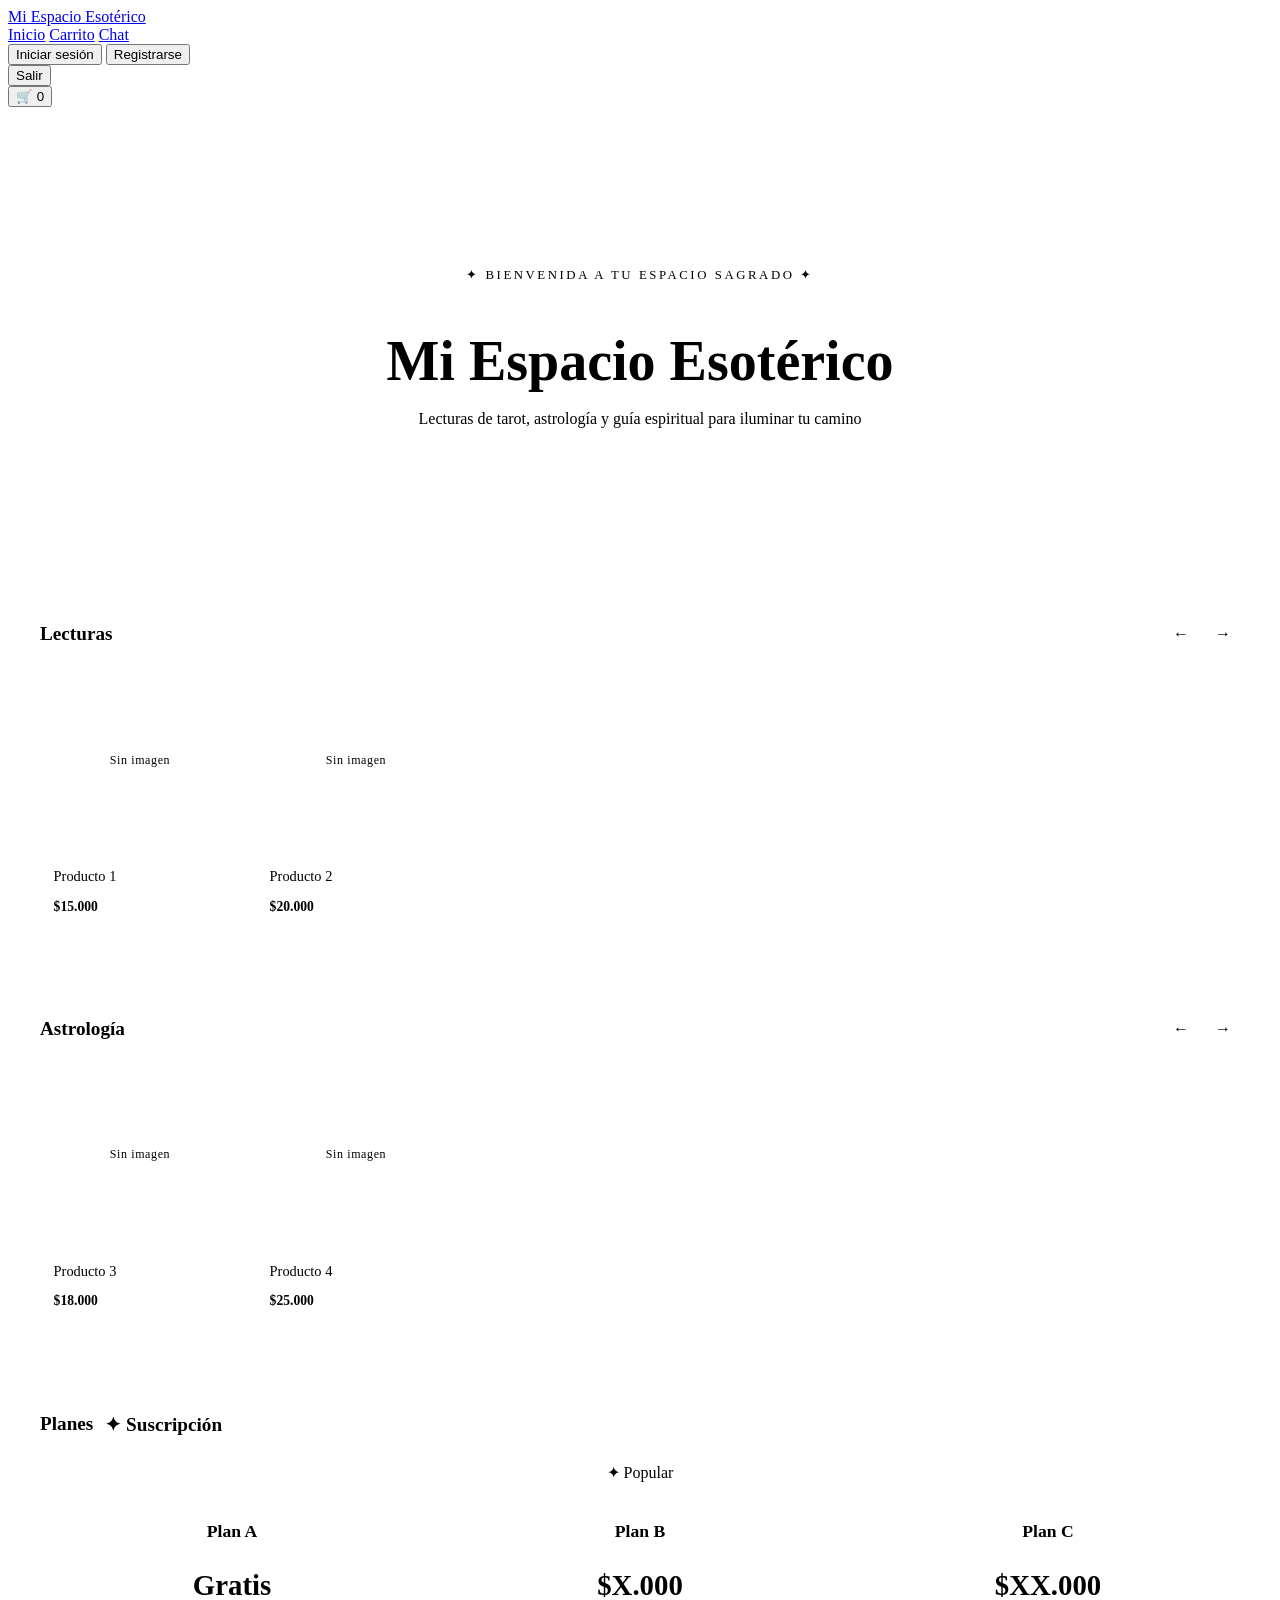
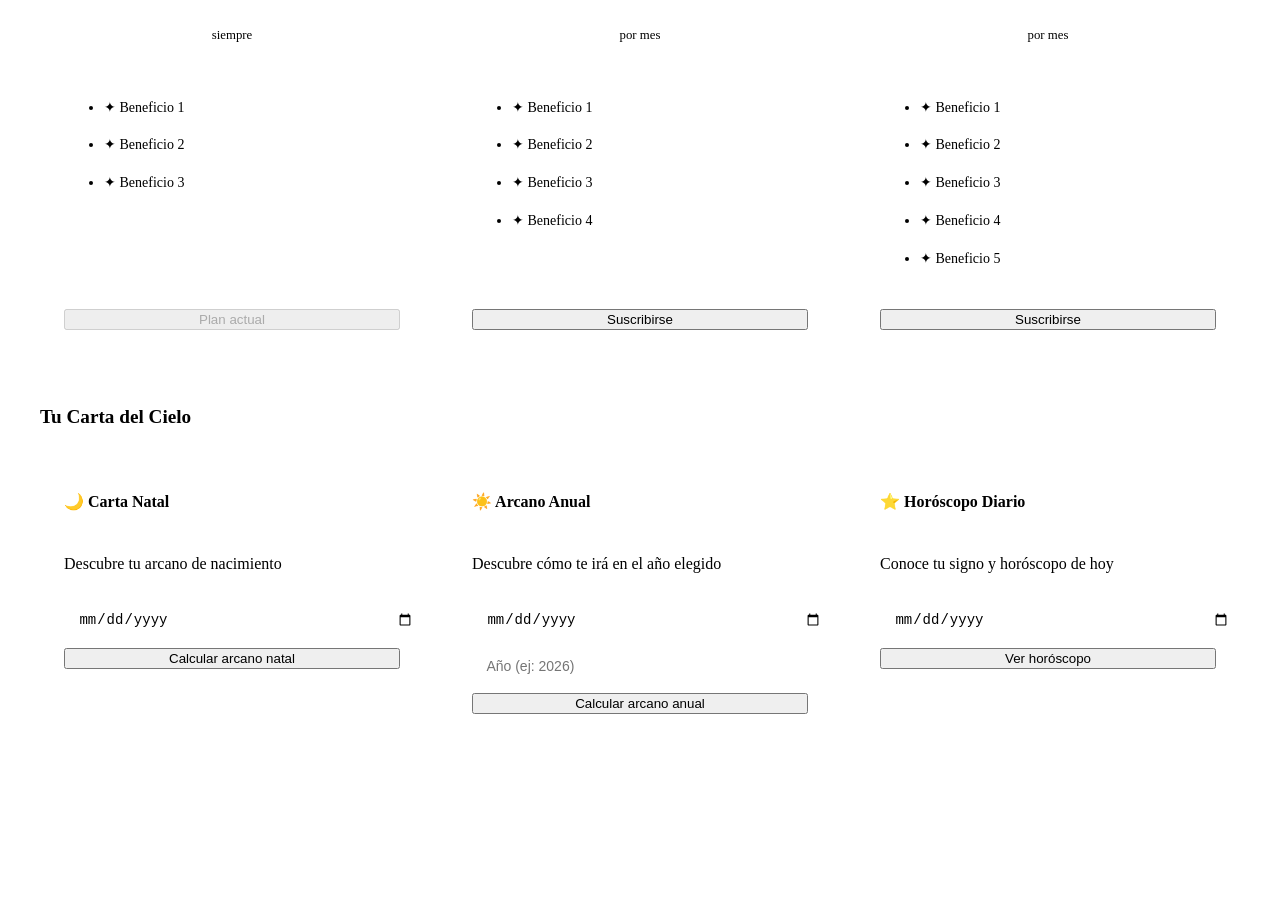
==== Codigo/Principal/principal.html @ b4fadd9f "." ====
<!DOCTYPE html>
<html lang="es">
<head>
  <meta charset="UTF-8" />
  <meta name="viewport" content="width=device-width, initial-scale=1.0" />
  <title>Mi Espacio Esotérico</title>
  <link rel="stylesheet" href="../css/global.css" />
  <link rel="stylesheet" href="principal.css" />
</head>
<body>

  <nav class="navbar">
    <a href="index.html" class="navbar__logo">Mi Espacio <span>Esotérico</span></a>
    <div class="navbar__links">
      <a href="index.html" class="activo">Inicio</a>
      <a href="../carrito/carrito.html">Carrito</a>
      <a href="../chat/chat.html">Chat</a>
    </div>
    <div class="navbar__acciones">
      <div id="auth-buttons" class="navbar__auth">
        <button class="btn-auth btn-auth--login" onclick="abrirLogin()">Iniciar sesión</button>
        <button class="btn-auth btn-auth--registro" onclick="abrirRegistro()">Registrarse</button>
      </div>
      <div id="auth-usuario" class="navbar__usuario hidden">
        <span id="usuario-nombre"></span>
        <span id="usuario-badge" class="badge-rol"></span>
        <button class="btn-logout" onclick="cerrarSesion()">Salir</button>
      </div>
      <button class="btn-carrito-nav" onclick="toggleCarrito()" aria-label="Abrir carrito">
        🛒
        <span class="carrito-badge" id="carrito-badge"></span>
      </button>
    </div>
  </nav>

  <!-- BIENVENIDA -->
  <section class="bienvenida">
    <div class="bienvenida__contenido">
      <p class="bienvenida__eyebrow">✦ Bienvenida a tu espacio sagrado ✦</p>
      <h1 class="bienvenida__titulo">Mi Espacio <span>Esotérico</span></h1>
      <p class="bienvenida__subtitulo">Lecturas de tarot, astrología y guía espiritual para iluminar tu camino</p>
    </div>
    <div class="bienvenida__particulas" aria-hidden="true">
      <span></span><span></span><span></span>
      <span></span><span></span><span></span>
    </div>
  </section>

  <main class="catalogo">

    <!-- Lecturas -->
    <section class="catalogo__seccion">
      <div class="catalogo__header">
        <h2 class="catalogo__titulo">Lecturas</h2>
        <div class="catalogo__controles">
          <button class="btn-flecha" data-dir="izq" data-target="carrusel-lecturas">&#8592;</button>
          <button class="btn-flecha" data-dir="der" data-target="carrusel-lecturas">&#8594;</button>
        </div>
      </div>
      <div class="carrusel" id="carrusel-lecturas"></div>
    </section>

    <!-- Astrología -->
    <section class="catalogo__seccion">
      <div class="catalogo__header">
        <h2 class="catalogo__titulo">Astrología</h2>
        <div class="catalogo__controles">
          <button class="btn-flecha" data-dir="izq" data-target="carrusel-astrologia">&#8592;</button>
          <button class="btn-flecha" data-dir="der" data-target="carrusel-astrologia">&#8594;</button>
        </div>
      </div>
      <div class="carrusel" id="carrusel-astrologia"></div>
    </section>

    <!-- Planes Premium -->
    <section class="catalogo__seccion seccion-planes">
      <div class="catalogo__header">
        <h2 class="catalogo__titulo">Planes <span class="badge-premium">✦ Suscripción</span></h2>
      </div>
      <div class="planes-grid">

        <div class="plan-card">
          <div class="plan-card__header">
            <h3 class="plan-card__nombre">Plan A</h3>
            <p class="plan-card__precio">Gratis</p>
            <p class="plan-card__periodo">siempre</p>
          </div>
          <ul class="plan-card__beneficios">
            <li>✦ Beneficio 1</li>
            <li>✦ Beneficio 2</li>
            <li>✦ Beneficio 3</li>
          </ul>
          <button class="btn btn--secundario btn--bloque" disabled>Plan actual</button>
        </div>

        <div class="plan-card plan-card--destacado">
          <span class="plan-card__badge badge-premium">✦ Popular</span>
          <div class="plan-card__header">
            <h3 class="plan-card__nombre">Plan B</h3>
            <p class="plan-card__precio">$X.000</p>
            <p class="plan-card__periodo">por mes</p>
          </div>
          <ul class="plan-card__beneficios">
            <li>✦ Beneficio 1</li>
            <li>✦ Beneficio 2</li>
            <li>✦ Beneficio 3</li>
            <li>✦ Beneficio 4</li>
          </ul>
          <button class="btn btn--primario btn--bloque" onclick="suscribirse('Plan B')">Suscribirse</button>
        </div>

        <div class="plan-card">
          <div class="plan-card__header">
            <h3 class="plan-card__nombre">Plan C</h3>
            <p class="plan-card__precio">$XX.000</p>
            <p class="plan-card__periodo">por mes</p>
          </div>
          <ul class="plan-card__beneficios">
            <li>✦ Beneficio 1</li>
            <li>✦ Beneficio 2</li>
            <li>✦ Beneficio 3</li>
            <li>✦ Beneficio 4</li>
            <li>✦ Beneficio 5</li>
          </ul>
          <button class="btn btn--secundario btn--bloque" onclick="suscribirse('Plan C')">Suscribirse</button>
        </div>

      </div>
    </section>

    <!-- Cartas y Horóscopo -->
    <section class="catalogo__seccion seccion-cartas">
      <h2 class="catalogo__titulo">Tu Carta del Cielo</h2>
      <div class="cartas-grid">

        <div class="carta-calc">
          <h3>🌙 Carta Natal</h3>
          <p class="text-suave">Descubre tu arcano de nacimiento</p>
          <div class="carta-calc__form">
            <input type="date" id="fecha-natal" class="input-fecha" />
            <button class="btn btn--primario btn--bloque" onclick="calcularNatal()">Calcular arcano natal</button>
          </div>
          <div class="carta-resultado hidden" id="resultado-natal"></div>
        </div>

        <div class="carta-calc">
          <h3>☀️ Arcano Anual</h3>
          <p class="text-suave">Descubre cómo te irá en el año elegido</p>
          <div class="carta-calc__form">
            <input type="date" id="fecha-anual" class="input-fecha" />
            <input type="number" id="anio-anual" class="input-fecha" placeholder="Año (ej: 2026)" min="2000" max="2100" />
            <button class="btn btn--primario btn--bloque" onclick="calcularAnual()">Calcular arcano anual</button>
          </div>
          <div class="carta-resultado hidden" id="resultado-anual"></div>
        </div>

        <div class="carta-calc">
          <h3>⭐ Horóscopo Diario</h3>
          <p class="text-suave">Conoce tu signo y horóscopo de hoy</p>
          <div class="carta-calc__form">
            <input type="date" id="fecha-horoscopo" class="input-fecha" />
            <button class="btn btn--primario btn--bloque" onclick="calcularHoroscopo()">Ver horóscopo</button>
          </div>
          <div class="carta-resultado hidden" id="resultado-horoscopo"></div>
        </div>

      </div>
    </section>

  </main>

  <!-- Panel izquierdo: detalle servicio -->
  <aside class="panel-detalle hidden" id="panel-detalle" role="dialog" aria-modal="true" aria-label="Detalle del servicio">
    <button class="panel-detalle__cerrar" onclick="cerrarPanel()" aria-label="Cerrar">✕</button>
    <div class="panel-detalle__imagen-wrap">
      <div class="panel-detalle__imagen-placeholder" id="panel-imagen"></div>
    </div>
    <div class="panel-detalle__contenido">
      <span class="panel-detalle__categoria" id="panel-categoria"></span>
      <h2 class="panel-detalle__nombre" id="panel-nombre"></h2>
      <p class="panel-detalle__precio" id="panel-precio"></p>
      <p class="panel-detalle__descripcion" id="panel-descripcion"></p>
      <div id="panel-accion"></div>
    </div>
  </aside>

  <!-- Panel derecho: carrito -->
  <aside class="panel-carrito hidden" id="panel-carrito" role="dialog" aria-modal="true" aria-label="Carrito">
    <div class="panel-carrito__header">
      <h2>Carrito</h2>
      <button class="panel-detalle__cerrar" onclick="toggleCarrito()" aria-label="Cerrar carrito">✕</button>
    </div>
    <div class="panel-carrito__items" id="carrito-items"></div>
    <div class="panel-carrito__footer">
      <div class="carrito-total">
        <span>Total</span>
        <span id="carrito-total-precio">$0</span>
      </div>
      <a href="../carrito/carrito.html" class="btn btn--primario btn--bloque">Ver carrito completo</a>
    </div>
  </aside>

  <div class="overlay" id="overlay" onclick="cerrarTodo()"></div>

  <!-- Modal Login -->
  <div class="modal hidden" id="modal-login" role="dialog" aria-modal="true">
    <div class="modal__caja">
      <button class="modal__cerrar" onclick="cerrarModal('modal-login')">✕</button>
      <h2 class="modal__titulo">Iniciar sesión</h2>
      <div class="modal__campo">
        <label>Usuario</label>
        <input type="text" id="login-usuario" class="input-campo" placeholder="tu@email.com" />
      </div>
      <div class="modal__campo">
        <label>Contraseña</label>
        <input type="password" id="login-pass" class="input-campo" placeholder="••••••••" />
      </div>
      <button class="btn btn--primario btn--bloque" onclick="iniciarSesion()">Entrar</button>
      <p class="modal__pie">¿No tienes cuenta? <a href="#" onclick="switchModal('modal-login','modal-registro')">Regístrate</a></p>
    </div>
  </div>

  <!-- Modal Registro -->
  <div class="modal hidden" id="modal-registro" role="dialog" aria-modal="true">
    <div class="modal__caja">
      <button class="modal__cerrar" onclick="cerrarModal('modal-registro')">✕</button>
      <h2 class="modal__titulo">Crear cuenta</h2>
      <div class="modal__campo">
        <label>Nombre</label>
        <input type="text" id="reg-nombre" class="input-campo" placeholder="Tu nombre" />
      </div>
      <div class="modal__campo">
        <label>Email</label>
        <input type="email" id="reg-email" class="input-campo" placeholder="tu@email.com" />
      </div>
      <div class="modal__campo">
        <label>Contraseña</label>
        <input type="password" id="reg-pass" class="input-campo" placeholder="••••••••" />
      </div>
      <button class="btn btn--primario btn--bloque" onclick="registrar()">Crear cuenta</button>
      <p class="modal__pie">¿Ya tienes cuenta? <a href="#" onclick="switchModal('modal-registro','modal-login')">Inicia sesión</a></p>
    </div>
  </div>

  <div id="toast-container"></div>
  <script src="principal.js"></script>
</body>
</html>
---- Codigo/Principal/principal.css ----
.bienvenida {
  position: relative;
  min-height: 340px;
  display: flex;
  align-items: center;
  justify-content: center;
  text-align: center;
  overflow: hidden;
  padding: 4rem 2rem;
  border-bottom: 1px solid var(--borde);
}

.bienvenida__contenido { position: relative; z-index: 2; }

.bienvenida__eyebrow {
  font-size: 0.8rem;
  letter-spacing: 0.2em;
  color: var(--acento-hover);
  margin-bottom: 1rem;
  text-transform: uppercase;
}

.bienvenida__titulo {
  font-family: var(--fuente-display);
  font-size: clamp(2rem, 5vw, 3.5rem);
  font-weight: 600;
  color: var(--texto);
  line-height: 1.15;
  margin-bottom: 1rem;
}

.bienvenida__titulo span { color: var(--acento-hover); }

.bienvenida__subtitulo {
  font-size: 1rem;
  color: var(--texto-suave);
  max-width: 520px;
  margin: 0 auto;
}

/* Partículas decorativas del hero */
.bienvenida__particulas {
  position: absolute;
  inset: 0;
  pointer-events: none;
}

.bienvenida__particulas span {
  position: absolute;
  width: 2px;
  height: 2px;
  background: var(--acento-hover);
  border-radius: 50%;
  opacity: 0.4;
  animation: flotar 6s infinite ease-in-out;
}

.bienvenida__particulas span:nth-child(1) { top: 20%; left: 10%; animation-delay: 0s; }
.bienvenida__particulas span:nth-child(2) { top: 60%; left: 25%; animation-delay: 1s; }
.bienvenida__particulas span:nth-child(3) { top: 30%; left: 75%; animation-delay: 2s; }
.bienvenida__particulas span:nth-child(4) { top: 70%; left: 85%; animation-delay: 0.5s; }
.bienvenida__particulas span:nth-child(5) { top: 15%; left: 55%; animation-delay: 1.5s; }
.bienvenida__particulas span:nth-child(6) { top: 80%; left: 45%; animation-delay: 3s; }

@keyframes flotar {
  0%, 100% { transform: translateY(0) scale(1); opacity: 0.4; }
  50%       { transform: translateY(-18px) scale(2); opacity: 0.8; }
}

/* ── CATÁLOGO ── */
.catalogo { max-width: 1200px; margin: 0 auto; padding: 2rem 1.5rem 4rem; }

.catalogo__seccion { margin-bottom: 3rem; }

.catalogo__header {
  display: flex;
  align-items: center;
  justify-content: space-between;
  margin-bottom: 1.2rem;
}

.catalogo__titulo {
  font-family: var(--fuente-display);
  font-size: 1.2rem;
  font-weight: 600;
  color: var(--texto);
  display: flex;
  align-items: center;
  gap: 0.75rem;
}

.catalogo__controles { display: flex; gap: 0.5rem; }

.btn-flecha {
  width: 34px; height: 34px;
  border-radius: 50%;
  border: 1px solid var(--borde);
  background: var(--superficie);
  color: var(--texto-suave);
  font-size: 1rem;
  display: flex;
  align-items: center;
  justify-content: center;
  transition: all var(--transicion);
  cursor: pointer;
}

.btn-flecha:hover {
  border-color: var(--acento);
  color: var(--acento-hover);
}

/* ── CARRUSEL ── */
.carrusel {
  display: flex;
  gap: 1rem;
  overflow-x: auto;
  scroll-behavior: smooth;
  padding-bottom: 0.75rem;
  scrollbar-width: none;
}

.carrusel::-webkit-scrollbar { display: none; }

/* ── TARJETA DE SERVICIO ── */
.tarjeta {
  flex: 0 0 200px;
  background: var(--superficie);
  border: 1px solid var(--borde);
  border-radius: var(--radio);
  overflow: hidden;
  cursor: pointer;
  transition: all var(--transicion);
  position: relative;
}

.tarjeta:hover {
  border-color: var(--acento);
  box-shadow: var(--sombra-hover);
  transform: translateY(-3px);
}

.tarjeta__imagen {
  width: 100%;
  height: 160px;
  background: var(--superficie-2);
  display: flex;
  align-items: center;
  justify-content: center;
  color: var(--texto-suave);
  font-size: 0.75rem;
  letter-spacing: 0.05em;
  border-bottom: 1px solid var(--borde);
}

.tarjeta__imagen img {
  width: 100%;
  height: 100%;
  object-fit: cover;
}

.tarjeta__info { padding: 0.85rem; }

.tarjeta__nombre {
  font-size: 0.9rem;
  font-weight: 500;
  color: var(--texto);
  margin-bottom: 0.25rem;
  white-space: nowrap;
  overflow: hidden;
  text-overflow: ellipsis;
}

.tarjeta__precio {
  font-size: 0.85rem;
  color: var(--acento-hover);
  font-weight: 600;
}

.tarjeta__badge-premium {
  position: absolute;
  top: 0.5rem; right: 0.5rem;
}

/* ── PANEL LATERAL IZQUIERDO — detalle ── */
.panel-detalle {
  position: fixed;
  top: var(--navbar-alto);
  left: 0;
  bottom: 0;
  width: 360px;
  background: var(--superficie);
  border-right: 1px solid var(--borde);
  z-index: 500;
  overflow-y: auto;
  transform: translateX(-100%);
  transition: transform 0.35s ease;
}

.panel-detalle:not(.hidden) { transform: translateX(0); }

.panel-detalle__cerrar {
  position: absolute;
  top: 1rem; right: 1rem;
  background: var(--superficie-2);
  border: 1px solid var(--borde);
  color: var(--texto-suave);
  width: 32px; height: 32px;
  border-radius: 50%;
  font-size: 0.85rem;
  display: flex;
  align-items: center;
  justify-content: center;
  transition: all var(--transicion);
  cursor: pointer;
  z-index: 1;
}

.panel-detalle__cerrar:hover { color: var(--texto); border-color: var(--acento); }

.panel-detalle__imagen-wrap {
  width: 100%;
  height: 220px;
  background: var(--superficie-2);
  border-bottom: 1px solid var(--borde);
}

.panel-detalle__imagen-placeholder {
  width: 100%;
  height: 100%;
  display: flex;
  align-items: center;
  justify-content: center;
  color: var(--texto-suave);
  font-size: 0.8rem;
}

.panel-detalle__imagen-placeholder img {
  width: 100%;
  height: 100%;
  object-fit: cover;
}

.panel-detalle__contenido { padding: 1.5rem; }

.panel-detalle__categoria {
  font-size: 0.75rem;
  color: var(--acento-hover);
  text-transform: uppercase;
  letter-spacing: 0.1em;
}

.panel-detalle__nombre {
  font-family: var(--fuente-display);
  font-size: 1.3rem;
  margin: 0.5rem 0;
  color: var(--texto);
}

.panel-detalle__precio {
  font-size: 1.4rem;
  font-weight: 600;
  color: var(--acento-hover);
  margin-bottom: 1rem;
}

.panel-detalle__descripcion {
  font-size: 0.9rem;
  color: var(--texto-suave);
  line-height: 1.7;
  margin-bottom: 1.5rem;
}

/* ── PANEL LATERAL DERECHO — carrito ── */
.panel-carrito {
  position: fixed;
  top: var(--navbar-alto);
  right: 0;
  bottom: 0;
  width: 320px;
  background: var(--superficie);
  border-left: 1px solid var(--borde);
  z-index: 500;
  display: flex;
  flex-direction: column;
  transform: translateX(100%);
  transition: transform 0.35s ease;
}

.panel-carrito:not(.hidden) { transform: translateX(0); }

.panel-carrito__header {
  display: flex;
  align-items: center;
  justify-content: space-between;
  padding: 1.2rem 1.5rem;
  border-bottom: 1px solid var(--borde);
}

.panel-carrito__header h2 {
  font-family: var(--fuente-display);
  font-size: 1.1rem;
}

.panel-carrito__items {
  flex: 1;
  overflow-y: auto;
  padding: 1rem 1.5rem;
  display: flex;
  flex-direction: column;
  gap: 0.75rem;
}

.carrito-item {
  display: flex;
  align-items: center;
  gap: 0.75rem;
  padding: 0.75rem;
  background: var(--superficie-2);
  border: 1px solid var(--borde);
  border-radius: var(--radio-sm);
}

.carrito-item__nombre {
  flex: 1;
  font-size: 0.85rem;
  color: var(--texto);
}

.carrito-item__precio {
  font-size: 0.85rem;
  color: var(--acento-hover);
  font-weight: 600;
}

.carrito-item__eliminar {
  background: none;
  border: none;
  color: var(--texto-suave);
  cursor: pointer;
  font-size: 0.85rem;
  padding: 0.2rem;
  transition: color var(--transicion);
}

.carrito-item__eliminar:hover { color: var(--error); }

.panel-carrito__footer {
  padding: 1.2rem 1.5rem;
  border-top: 1px solid var(--borde);
  display: flex;
  flex-direction: column;
  gap: 1rem;
}

.carrito-total {
  display: flex;
  justify-content: space-between;
  font-weight: 600;
  font-size: 1rem;
}

.carrito-vacio {
  text-align: center;
  color: var(--texto-suave);
  font-size: 0.875rem;
  padding: 2rem 0;
}

/* ── SECCIÓN CARTAS ── */
.seccion-cartas { margin-top: 1rem; }

.cartas-grid {
  display: grid;
  grid-template-columns: repeat(auto-fit, minmax(280px, 1fr));
  gap: 1.5rem;
  margin-top: 1.5rem;
}

.carta-calc {
  background: var(--superficie);
  border: 1px solid var(--borde);
  border-radius: var(--radio);
  padding: 1.5rem;
  display: flex;
  flex-direction: column;
  gap: 0.75rem;
}

.carta-calc h3 {
  font-family: var(--fuente-display);
  font-size: 1rem;
  color: var(--texto);
}

.carta-calc__form {
  display: flex;
  flex-direction: column;
  gap: 0.6rem;
}

.input-fecha,
.input-campo {
  background: var(--superficie-2);
  border: 1px solid var(--borde);
  border-radius: var(--radio-sm);
  color: var(--texto);
  padding: 0.6rem 0.9rem;
  font-size: 0.875rem;
  width: 100%;
  transition: border-color var(--transicion);
}

.input-fecha:focus,
.input-campo:focus {
  outline: none;
  border-color: var(--acento);
}

.carta-resultado {
  background: var(--superficie-2);
  border: 1px solid var(--acento-suave);
  border-radius: var(--radio-sm);
  padding: 1rem;
  margin-top: 0.5rem;
}

.carta-resultado__arcano {
  font-family: var(--fuente-display);
  font-size: 1rem;
  color: var(--acento-hover);
  margin-bottom: 0.4rem;
}

.carta-resultado__numero {
  font-size: 0.75rem;
  color: var(--texto-suave);
  margin-bottom: 0.75rem;
}

.carta-resultado__desc {
  font-size: 0.85rem;
  color: var(--texto-suave);
  line-height: 1.7;
}

.horoscopo-signo {
  font-family: var(--fuente-display);
  font-size: 1.1rem;
  color: var(--acento-hover);
  margin-bottom: 0.4rem;
}

.horoscopo-cargando {
  font-size: 0.85rem;
  color: var(--texto-suave);
  font-style: italic;
}

/* ── MODAL ── */
.modal {
  position: fixed;
  inset: 0;
  z-index: 600;
  display: flex;
  align-items: center;
  justify-content: center;
  padding: 1rem;
  background: rgba(0,0,0,0.7);
}

.modal.hidden { display: none; }

.modal__caja {
  background: var(--superficie);
  border: 1px solid var(--borde);
  border-radius: var(--radio);
  padding: 2rem;
  width: 100%;
  max-width: 400px;
  position: relative;
  display: flex;
  flex-direction: column;
  gap: 1rem;
}

.modal__cerrar {
  position: absolute;
  top: 1rem; right: 1rem;
  background: none;
  border: none;
  color: var(--texto-suave);
  font-size: 1rem;
  cursor: pointer;
  transition: color var(--transicion);
}

.modal__cerrar:hover { color: var(--texto); }

.modal__titulo {
  font-family: var(--fuente-display);
  font-size: 1.2rem;
  color: var(--texto);
}

.modal__campo {
  display: flex;
  flex-direction: column;
  gap: 0.4rem;
}

.modal__campo label {
  font-size: 0.8rem;
  color: var(--texto-suave);
}

.modal__pie {
  font-size: 0.8rem;
  color: var(--texto-suave);
  text-align: center;
}

/* ── RESPONSIVE ── */
@media (max-width: 768px) {
  .panel-detalle,
  .panel-carrito {
    width: 100%;
  }

  .cartas-grid {
    grid-template-columns: 1fr;
  }

  .bienvenida { min-height: 240px; padding: 2rem 1rem; }
}

/* ── PLANES PREMIUM ── */
.seccion-planes .catalogo__header { margin-bottom: 1.5rem; }

.planes-grid {
  display: grid;
  grid-template-columns: repeat(auto-fit, minmax(240px, 1fr));
  gap: 1.5rem;
}

.plan-card {
  background: var(--superficie);
  border: 1px solid var(--borde);
  border-radius: var(--radio);
  padding: 1.75rem 1.5rem;
  display: flex;
  flex-direction: column;
  gap: 1.25rem;
  position: relative;
  transition: all var(--transicion);
}

.plan-card:hover {
  border-color: var(--acento);
  box-shadow: var(--sombra-hover);
}

.plan-card--destacado {
  border-color: var(--acento);
  background: linear-gradient(160deg, var(--superficie) 60%, rgba(138,43,226,0.08));
}

.plan-card__badge {
  position: absolute;
  top: -12px;
  left: 50%;
  transform: translateX(-50%);
  white-space: nowrap;
}

.plan-card__header { text-align: center; }

.plan-card__nombre {
  font-family: var(--fuente-display);
  font-size: 1.1rem;
  color: var(--texto);
  margin-bottom: 0.5rem;
}

.plan-card__precio {
  font-size: 1.8rem;
  font-weight: 600;
  color: var(--acento-hover);
  line-height: 1;
}

.plan-card__periodo {
  font-size: 0.8rem;
  color: var(--texto-suave);
  margin-top: 0.25rem;
}

.plan-card__beneficios {
  display: flex;
  flex-direction: column;
  gap: 0.5rem;
  flex: 1;
}

.plan-card__beneficios li {
  font-size: 0.875rem;
  color: var(--texto-suave);
  padding: 0.4rem 0;
  border-bottom: 1px solid var(--borde);
}

.plan-card__beneficios li:last-child { border-bottom: none; }

@media (max-width: 768px) {
  .planes-grid { grid-template-columns: 1fr; }
}
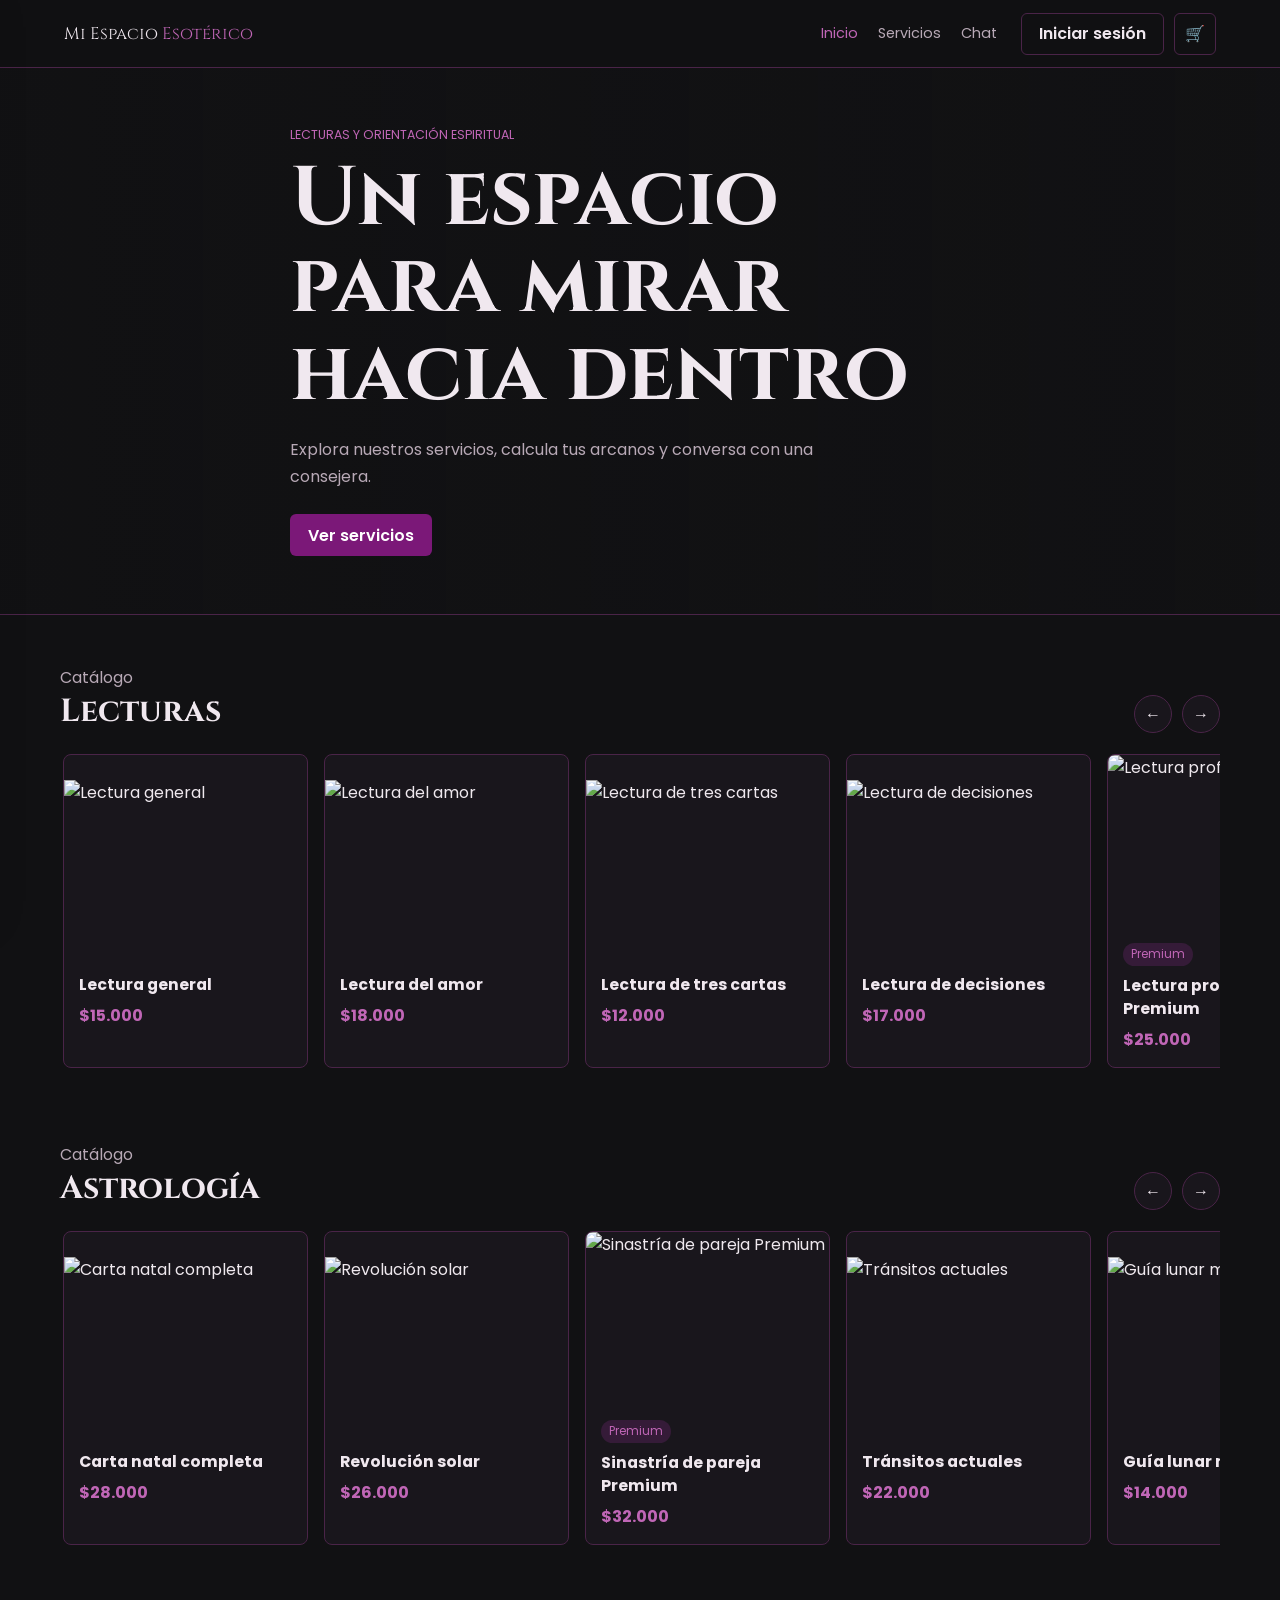
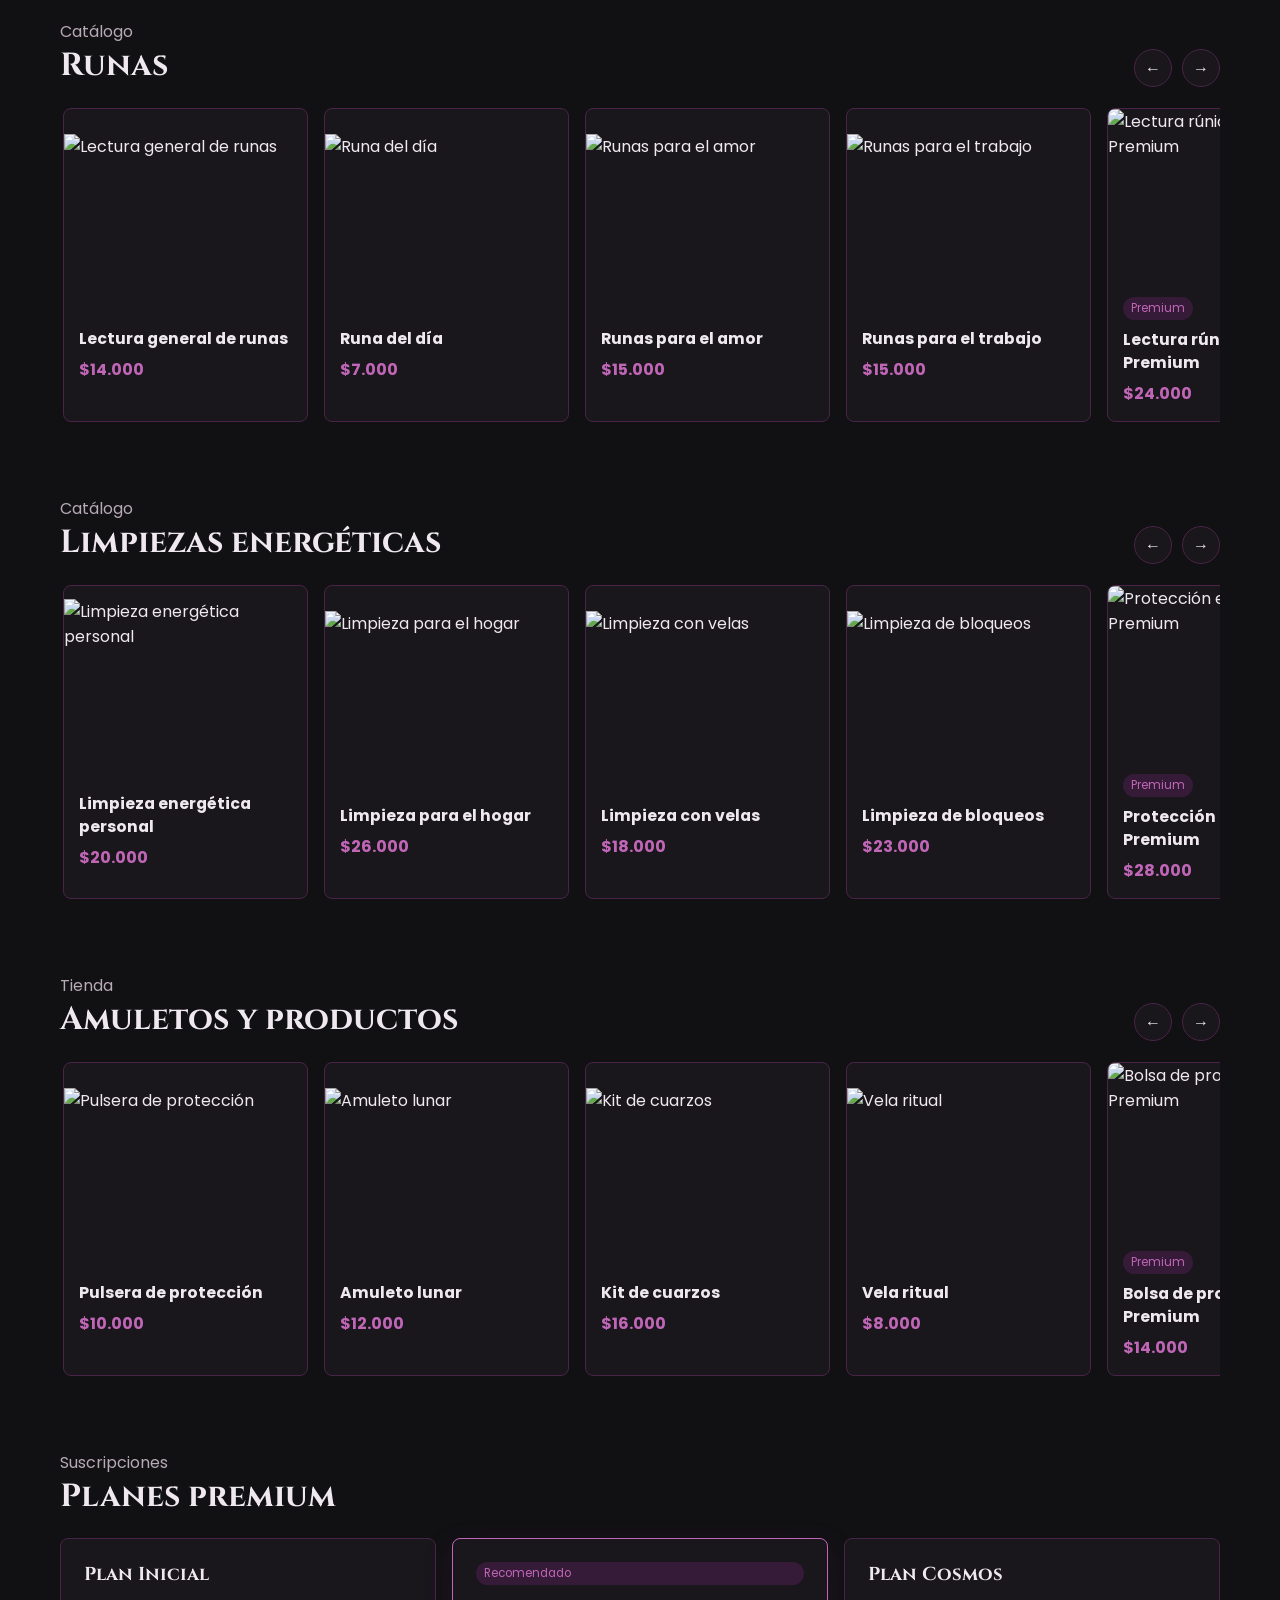
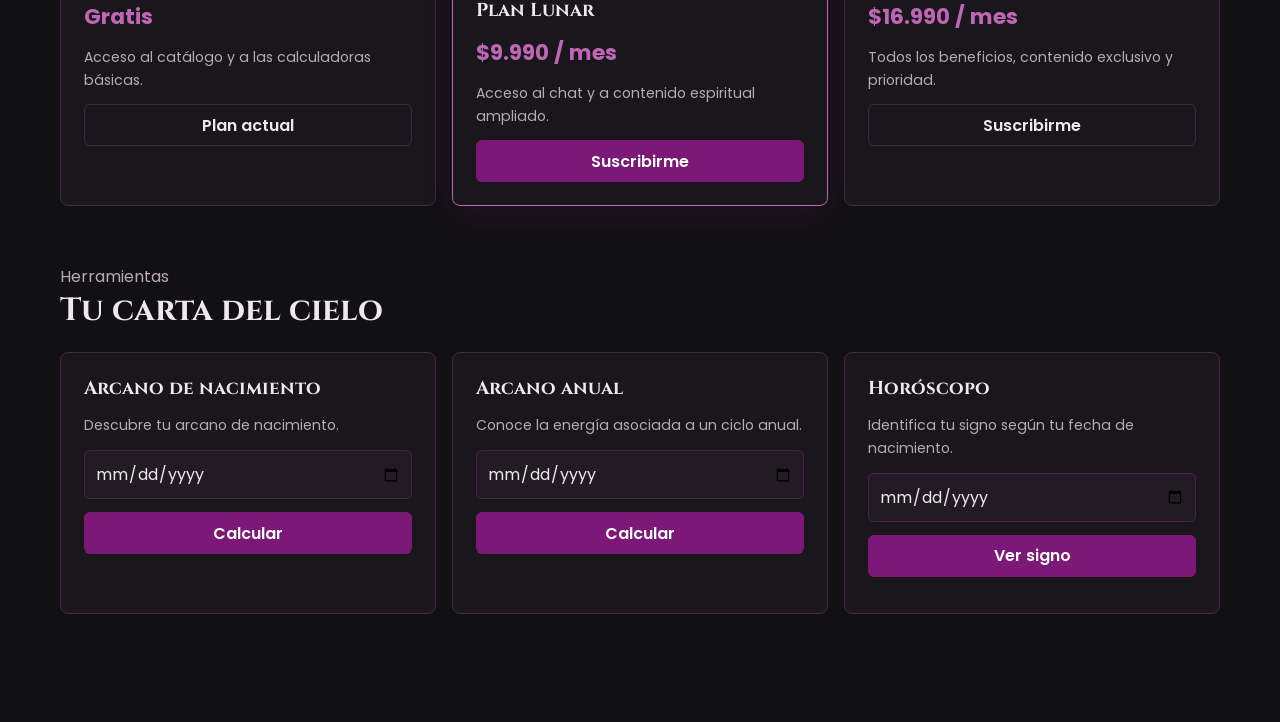
==== commit 345b8565: "principal" ====
--- a/Codigo/Principal/principal.html
+++ b/Codigo/Principal/principal.html
@@ -1,248 +1,497 @@
 <!DOCTYPE html>
 <html lang="es">
 <head>
-  <meta charset="UTF-8" />
-  <meta name="viewport" content="width=device-width, initial-scale=1.0" />
+  <meta charset="UTF-8">
+  <meta name="viewport" content="width=device-width, initial-scale=1.0">
+
   <title>Mi Espacio Esotérico</title>
-  <link rel="stylesheet" href="../css/global.css" />
-  <link rel="stylesheet" href="principal.css" />
+
+  <link rel="stylesheet" href="../css/global.css">
+  <link rel="stylesheet" href="principal.css">
 </head>
+
 <body>
 
   <nav class="navbar">
-    <a href="index.html" class="navbar__logo">Mi Espacio <span>Esotérico</span></a>
+    <a class="navbar__logo" href="principal.html">
+      Mi Espacio <span>Esotérico</span>
+    </a>
+
     <div class="navbar__links">
-      <a href="index.html" class="activo">Inicio</a>
-      <a href="../carrito/carrito.html">Carrito</a>
-      <a href="../chat/chat.html">Chat</a>
-    </div>
+      <a class="activo" href="principal.html">Inicio</a>
+      <a href="#catalogo">Servicios</a>
+      <a href="../Chat/chat.html">Chat</a>
+    </div>
+
     <div class="navbar__acciones">
-      <div id="auth-buttons" class="navbar__auth">
-        <button class="btn-auth btn-auth--login" onclick="abrirLogin()">Iniciar sesión</button>
-        <button class="btn-auth btn-auth--registro" onclick="abrirRegistro()">Registrarse</button>
-      </div>
-      <div id="auth-usuario" class="navbar__usuario hidden">
-        <span id="usuario-nombre"></span>
-        <span id="usuario-badge" class="badge-rol"></span>
-        <button class="btn-logout" onclick="cerrarSesion()">Salir</button>
-      </div>
-      <button class="btn-carrito-nav" onclick="toggleCarrito()" aria-label="Abrir carrito">
+      <button
+        id="btn-sesion"
+        class="btn btn--secundario"
+        type="button"
+      >
+        Iniciar sesión
+      </button>
+
+      <a
+        class="btn btn--icono btn--secundario"
+        href="../Carrito/carrito.html"
+        aria-label="Abrir carrito"
+        title="Carrito"
+      >
         🛒
-        <span class="carrito-badge" id="carrito-badge"></span>
-      </button>
+        <span
+          class="contador hidden"
+          data-cart-count
+        ></span>
+      </a>
     </div>
   </nav>
 
-  <!-- BIENVENIDA -->
-  <section class="bienvenida">
-    <div class="bienvenida__contenido">
-      <p class="bienvenida__eyebrow">✦ Bienvenida a tu espacio sagrado ✦</p>
-      <h1 class="bienvenida__titulo">Mi Espacio <span>Esotérico</span></h1>
-      <p class="bienvenida__subtitulo">Lecturas de tarot, astrología y guía espiritual para iluminar tu camino</p>
-    </div>
-    <div class="bienvenida__particulas" aria-hidden="true">
-      <span></span><span></span><span></span>
-      <span></span><span></span><span></span>
-    </div>
-  </section>
-
-  <main class="catalogo">
-
-    <!-- Lecturas -->
-    <section class="catalogo__seccion">
-      <div class="catalogo__header">
-        <h2 class="catalogo__titulo">Lecturas</h2>
-        <div class="catalogo__controles">
-          <button class="btn-flecha" data-dir="izq" data-target="carrusel-lecturas">&#8592;</button>
-          <button class="btn-flecha" data-dir="der" data-target="carrusel-lecturas">&#8594;</button>
+  <header class="hero">
+    <div class="hero__contenido contenedor">
+      <p class="hero__eyebrow">
+        Lecturas y orientación espiritual
+      </p>
+
+      <h1>Un espacio para mirar hacia dentro</h1>
+
+      <p>
+        Explora nuestros servicios, calcula tus arcanos
+        y conversa con una consejera.
+      </p>
+
+      <a class="btn btn--primario" href="#catalogo">
+        Ver servicios
+      </a>
+    </div>
+  </header>
+
+  <main id="catalogo" class="contenedor contenido">
+
+    <!-- CATÁLOGO DE LECTURAS -->
+
+    <section class="seccion">
+      <div class="seccion__encabezado">
+        <div>
+          <p class="texto-suave">Catálogo</p>
+          <h2 class="titulo">Lecturas</h2>
         </div>
-      </div>
-      <div class="carrusel" id="carrusel-lecturas"></div>
+
+        <div>
+          <button
+            class="flecha"
+            data-carrusel="lecturas"
+            data-dir="-1"
+            aria-label="Anterior"
+          >
+            ←
+          </button>
+
+          <button
+            class="flecha"
+            data-carrusel="lecturas"
+            data-dir="1"
+            aria-label="Siguiente"
+          >
+            →
+          </button>
+        </div>
+      </div>
+
+      <div class="carrusel" id="lecturas"></div>
     </section>
 
-    <!-- Astrología -->
-    <section class="catalogo__seccion">
-      <div class="catalogo__header">
-        <h2 class="catalogo__titulo">Astrología</h2>
-        <div class="catalogo__controles">
-          <button class="btn-flecha" data-dir="izq" data-target="carrusel-astrologia">&#8592;</button>
-          <button class="btn-flecha" data-dir="der" data-target="carrusel-astrologia">&#8594;</button>
+    <!-- CATÁLOGO DE ASTROLOGÍA -->
+
+    <section class="seccion">
+      <div class="seccion__encabezado">
+        <div>
+          <p class="texto-suave">Catálogo</p>
+          <h2 class="titulo">Astrología</h2>
         </div>
-      </div>
-      <div class="carrusel" id="carrusel-astrologia"></div>
+
+        <div>
+          <button
+            class="flecha"
+            data-carrusel="astrologia"
+            data-dir="-1"
+            aria-label="Anterior"
+          >
+            ←
+          </button>
+
+          <button
+            class="flecha"
+            data-carrusel="astrologia"
+            data-dir="1"
+            aria-label="Siguiente"
+          >
+            →
+          </button>
+        </div>
+      </div>
+
+      <div class="carrusel" id="astrologia"></div>
     </section>
 
-    <!-- Planes Premium -->
-    <section class="catalogo__seccion seccion-planes">
-      <div class="catalogo__header">
-        <h2 class="catalogo__titulo">Planes <span class="badge-premium">✦ Suscripción</span></h2>
-      </div>
-      <div class="planes-grid">
-
-        <div class="plan-card">
-          <div class="plan-card__header">
-            <h3 class="plan-card__nombre">Plan A</h3>
-            <p class="plan-card__precio">Gratis</p>
-            <p class="plan-card__periodo">siempre</p>
-          </div>
-          <ul class="plan-card__beneficios">
-            <li>✦ Beneficio 1</li>
-            <li>✦ Beneficio 2</li>
-            <li>✦ Beneficio 3</li>
-          </ul>
-          <button class="btn btn--secundario btn--bloque" disabled>Plan actual</button>
-        </div>
-
-        <div class="plan-card plan-card--destacado">
-          <span class="plan-card__badge badge-premium">✦ Popular</span>
-          <div class="plan-card__header">
-            <h3 class="plan-card__nombre">Plan B</h3>
-            <p class="plan-card__precio">$X.000</p>
-            <p class="plan-card__periodo">por mes</p>
-          </div>
-          <ul class="plan-card__beneficios">
-            <li>✦ Beneficio 1</li>
-            <li>✦ Beneficio 2</li>
-            <li>✦ Beneficio 3</li>
-            <li>✦ Beneficio 4</li>
-          </ul>
-          <button class="btn btn--primario btn--bloque" onclick="suscribirse('Plan B')">Suscribirse</button>
-        </div>
-
-        <div class="plan-card">
-          <div class="plan-card__header">
-            <h3 class="plan-card__nombre">Plan C</h3>
-            <p class="plan-card__precio">$XX.000</p>
-            <p class="plan-card__periodo">por mes</p>
-          </div>
-          <ul class="plan-card__beneficios">
-            <li>✦ Beneficio 1</li>
-            <li>✦ Beneficio 2</li>
-            <li>✦ Beneficio 3</li>
-            <li>✦ Beneficio 4</li>
-            <li>✦ Beneficio 5</li>
-          </ul>
-          <button class="btn btn--secundario btn--bloque" onclick="suscribirse('Plan C')">Suscribirse</button>
-        </div>
+    <!-- CATÁLOGO DE RUNAS -->
+
+<section class="seccion">
+  <div class="seccion__encabezado">
+    <div>
+      <p class="texto-suave">Catálogo</p>
+      <h2 class="titulo">Runas</h2>
+    </div>
+
+    <div>
+      <button
+        class="flecha"
+        data-carrusel="runas"
+        data-dir="-1"
+        aria-label="Anterior"
+      >
+        ←
+      </button>
+
+      <button
+        class="flecha"
+        data-carrusel="runas"
+        data-dir="1"
+        aria-label="Siguiente"
+      >
+        →
+      </button>
+    </div>
+  </div>
+
+  <div class="carrusel" id="runas"></div>
+</section>
+
+
+<!-- CATÁLOGO DE LIMPIEZAS -->
+
+<section class="seccion">
+  <div class="seccion__encabezado">
+    <div>
+      <p class="texto-suave">Catálogo</p>
+      <h2 class="titulo">Limpiezas energéticas</h2>
+    </div>
+
+    <div>
+      <button
+        class="flecha"
+        data-carrusel="limpiezas"
+        data-dir="-1"
+        aria-label="Anterior"
+      >
+        ←
+      </button>
+
+      <button
+        class="flecha"
+        data-carrusel="limpiezas"
+        data-dir="1"
+        aria-label="Siguiente"
+      >
+        →
+      </button>
+    </div>
+  </div>
+
+  <div class="carrusel" id="limpiezas"></div>
+</section>
+
+
+<!-- CATÁLOGO DE AMULETOS -->
+
+<section class="seccion">
+  <div class="seccion__encabezado">
+    <div>
+      <p class="texto-suave">Tienda</p>
+      <h2 class="titulo">Amuletos y productos</h2>
+    </div>
+
+    <div>
+      <button
+        class="flecha"
+        data-carrusel="amuletos"
+        data-dir="-1"
+        aria-label="Anterior"
+      >
+        ←
+      </button>
+
+      <button
+        class="flecha"
+        data-carrusel="amuletos"
+        data-dir="1"
+        aria-label="Siguiente"
+      >
+        →
+      </button>
+    </div>
+  </div>
+
+  <div class="carrusel" id="amuletos"></div>
+</section>
+
+    <!-- PLANES PREMIUM -->
+
+    <section class="seccion">
+      <p class="texto-suave">Suscripciones</p>
+      <h2 class="titulo">Planes premium</h2>
+
+      <div class="planes">
+
+        <article class="plan">
+          <h3>Plan Inicial</h3>
+          <strong>Gratis</strong>
+
+          <p>
+            Acceso al catálogo y a las calculadoras básicas.
+          </p>
+
+          <button
+            class="btn btn--secundario btn--bloque"
+            disabled
+          >
+            Plan actual
+          </button>
+        </article>
+
+        <article class="plan plan--destacado">
+          <span class="badge">Recomendado</span>
+
+          <h3>Plan Lunar</h3>
+          <strong>$9.990 / mes</strong>
+
+          <p>
+            Acceso al chat y a contenido espiritual ampliado.
+          </p>
+
+          <button
+            class="btn btn--primario btn--bloque"
+            data-plan="Plan Lunar"
+          >
+            Suscribirme
+          </button>
+        </article>
+
+        <article class="plan">
+          <h3>Plan Cosmos</h3>
+          <strong>$16.990 / mes</strong>
+
+          <p>
+            Todos los beneficios, contenido exclusivo y prioridad.
+          </p>
+
+          <button
+            class="btn btn--secundario btn--bloque"
+            data-plan="Plan Cosmos"
+          >
+            Suscribirme
+          </button>
+        </article>
 
       </div>
     </section>
 
-    <!-- Cartas y Horóscopo -->
-    <section class="catalogo__seccion seccion-cartas">
-      <h2 class="catalogo__titulo">Tu Carta del Cielo</h2>
-      <div class="cartas-grid">
-
-        <div class="carta-calc">
-          <h3>🌙 Carta Natal</h3>
-          <p class="text-suave">Descubre tu arcano de nacimiento</p>
-          <div class="carta-calc__form">
-            <input type="date" id="fecha-natal" class="input-fecha" />
-            <button class="btn btn--primario btn--bloque" onclick="calcularNatal()">Calcular arcano natal</button>
-          </div>
-          <div class="carta-resultado hidden" id="resultado-natal"></div>
-        </div>
-
-        <div class="carta-calc">
-          <h3>☀️ Arcano Anual</h3>
-          <p class="text-suave">Descubre cómo te irá en el año elegido</p>
-          <div class="carta-calc__form">
-            <input type="date" id="fecha-anual" class="input-fecha" />
-            <input type="number" id="anio-anual" class="input-fecha" placeholder="Año (ej: 2026)" min="2000" max="2100" />
-            <button class="btn btn--primario btn--bloque" onclick="calcularAnual()">Calcular arcano anual</button>
-          </div>
-          <div class="carta-resultado hidden" id="resultado-anual"></div>
-        </div>
-
-        <div class="carta-calc">
-          <h3>⭐ Horóscopo Diario</h3>
-          <p class="text-suave">Conoce tu signo y horóscopo de hoy</p>
-          <div class="carta-calc__form">
-            <input type="date" id="fecha-horoscopo" class="input-fecha" />
-            <button class="btn btn--primario btn--bloque" onclick="calcularHoroscopo()">Ver horóscopo</button>
-          </div>
-          <div class="carta-resultado hidden" id="resultado-horoscopo"></div>
-        </div>
+    <!-- CARTAS Y HORÓSCOPO -->
+
+    <section class="seccion">
+      <p class="texto-suave">Herramientas</p>
+      <h2 class="titulo">Tu carta del cielo</h2>
+
+      <div class="calculadoras">
+
+        <article class="calculadora">
+          <h3>Arcano de nacimiento</h3>
+
+          <p>
+            Descubre tu arcano de nacimiento.
+          </p>
+
+          <input
+            type="date"
+            id="fecha-natal"
+            aria-label="Fecha de nacimiento"
+          >
+
+          <button
+            class="btn btn--primario btn--bloque"
+            data-calcular="natal"
+          >
+            Calcular
+          </button>
+
+          <div
+            class="resultado"
+            id="resultado-natal"
+          ></div>
+        </article>
+
+        <article class="calculadora">
+          <h3>Arcano anual</h3>
+
+          <p>
+            Conoce la energía asociada a un ciclo anual.
+          </p>
+
+          <input
+            type="date"
+            id="fecha-anual"
+            aria-label="Fecha de nacimiento"
+          >
+
+          <button
+            class="btn btn--primario btn--bloque"
+            data-calcular="anual"
+          >
+            Calcular
+          </button>
+
+          <div
+            class="resultado"
+            id="resultado-anual"
+          ></div>
+        </article>
+
+        <article class="calculadora">
+          <h3>Horóscopo</h3>
+
+          <p>
+            Identifica tu signo según tu fecha de nacimiento.
+          </p>
+
+          <input
+            type="date"
+            id="fecha-signo"
+            aria-label="Fecha de nacimiento"
+          >
+
+          <button
+            class="btn btn--primario btn--bloque"
+            data-calcular="signo"
+          >
+            Ver signo
+          </button>
+
+          <div
+            class="resultado"
+            id="resultado-signo"
+          ></div>
+        </article>
 
       </div>
     </section>
 
   </main>
 
-  <!-- Panel izquierdo: detalle servicio -->
-  <aside class="panel-detalle hidden" id="panel-detalle" role="dialog" aria-modal="true" aria-label="Detalle del servicio">
-    <button class="panel-detalle__cerrar" onclick="cerrarPanel()" aria-label="Cerrar">✕</button>
-    <div class="panel-detalle__imagen-wrap">
-      <div class="panel-detalle__imagen-placeholder" id="panel-imagen"></div>
-    </div>
-    <div class="panel-detalle__contenido">
-      <span class="panel-detalle__categoria" id="panel-categoria"></span>
-      <h2 class="panel-detalle__nombre" id="panel-nombre"></h2>
-      <p class="panel-detalle__precio" id="panel-precio"></p>
-      <p class="panel-detalle__descripcion" id="panel-descripcion"></p>
-      <div id="panel-accion"></div>
+  <!-- PANEL LATERAL DEL SERVICIO -->
+
+  <aside
+    id="detalle"
+    class="panel panel--izq"
+    aria-label="Detalle del servicio"
+  >
+    <button
+      class="panel__cerrar"
+      data-cerrar
+      aria-label="Cerrar panel"
+    >
+      ✕
+    </button>
+
+    <img id="detalle-imagen" src="" alt="Imagen del servicio">
+
+    <div class="panel__cuerpo">
+      <span
+        id="detalle-categoria"
+        class="badge"
+      ></span>
+
+      <h2 id="detalle-nombre"></h2>
+
+      <strong id="detalle-precio"></strong>
+
+      <p id="detalle-descripcion"></p>
+
+      <button
+        id="detalle-agregar"
+        class="btn btn--primario btn--bloque"
+      >
+        Agregar al carrito
+      </button>
     </div>
   </aside>
 
-  <!-- Panel derecho: carrito -->
-  <aside class="panel-carrito hidden" id="panel-carrito" role="dialog" aria-modal="true" aria-label="Carrito">
-    <div class="panel-carrito__header">
-      <h2>Carrito</h2>
-      <button class="panel-detalle__cerrar" onclick="toggleCarrito()" aria-label="Cerrar carrito">✕</button>
-    </div>
-    <div class="panel-carrito__items" id="carrito-items"></div>
-    <div class="panel-carrito__footer">
-      <div class="carrito-total">
-        <span>Total</span>
-        <span id="carrito-total-precio">$0</span>
-      </div>
-      <a href="../carrito/carrito.html" class="btn btn--primario btn--bloque">Ver carrito completo</a>
-    </div>
-  </aside>
-
-  <div class="overlay" id="overlay" onclick="cerrarTodo()"></div>
-
-  <!-- Modal Login -->
-  <div class="modal hidden" id="modal-login" role="dialog" aria-modal="true">
-    <div class="modal__caja">
-      <button class="modal__cerrar" onclick="cerrarModal('modal-login')">✕</button>
-      <h2 class="modal__titulo">Iniciar sesión</h2>
-      <div class="modal__campo">
-        <label>Usuario</label>
-        <input type="text" id="login-usuario" class="input-campo" placeholder="tu@email.com" />
-      </div>
-      <div class="modal__campo">
-        <label>Contraseña</label>
-        <input type="password" id="login-pass" class="input-campo" placeholder="••••••••" />
-      </div>
-      <button class="btn btn--primario btn--bloque" onclick="iniciarSesion()">Entrar</button>
-      <p class="modal__pie">¿No tienes cuenta? <a href="#" onclick="switchModal('modal-login','modal-registro')">Regístrate</a></p>
-    </div>
+  <div
+    id="overlay"
+    class="overlay"
+    data-cerrar
+  ></div>
+
+  <!-- MODAL DE INICIO DE SESIÓN -->
+
+  <div
+    id="modal-sesion"
+    class="modal hidden"
+    role="dialog"
+    aria-modal="true"
+    aria-labelledby="titulo-sesion"
+  >
+    <form id="form-sesion" class="modal__caja">
+
+      <button
+        class="modal__cerrar"
+        type="button"
+        data-cerrar-modal
+        aria-label="Cerrar"
+      >
+        ✕
+      </button>
+
+      <h2 id="titulo-sesion" class="modal__titulo">
+        Acceso de usuario
+      </h2>
+
+      <div class="campo">
+        <label for="nombre">Nombre</label>
+
+        <input
+          id="nombre"
+          type="text"
+          required
+          placeholder="Tu nombre"
+        >
+      </div>
+
+      <div class="campo">
+        <label for="correo">Correo</label>
+
+        <input
+          id="correo"
+          type="email"
+          required
+          placeholder="nombre@correo.cl"
+        >
+      </div>
+
+      <button class="btn btn--primario btn--bloque">
+        Entrar o registrarme
+      </button>
+
+      <p class="texto-suave">
+        Este acceso es simulado para la demostración.
+      </p>
+
+    </form>
   </div>
 
-  <!-- Modal Registro -->
-  <div class="modal hidden" id="modal-registro" role="dialog" aria-modal="true">
-    <div class="modal__caja">
-      <button class="modal__cerrar" onclick="cerrarModal('modal-registro')">✕</button>
-      <h2 class="modal__titulo">Crear cuenta</h2>
-      <div class="modal__campo">
-        <label>Nombre</label>
-        <input type="text" id="reg-nombre" class="input-campo" placeholder="Tu nombre" />
-      </div>
-      <div class="modal__campo">
-        <label>Email</label>
-        <input type="email" id="reg-email" class="input-campo" placeholder="tu@email.com" />
-      </div>
-      <div class="modal__campo">
-        <label>Contraseña</label>
-        <input type="password" id="reg-pass" class="input-campo" placeholder="••••••••" />
-      </div>
-      <button class="btn btn--primario btn--bloque" onclick="registrar()">Crear cuenta</button>
-      <p class="modal__pie">¿Ya tienes cuenta? <a href="#" onclick="switchModal('modal-registro','modal-login')">Inicia sesión</a></p>
-    </div>
-  </div>
-
   <div id="toast-container"></div>
+
+  <script src="../js/patrones.js"></script>
   <script src="principal.js"></script>
+
 </body>
 </html>
--- a/Codigo/css/global.css
+++ b/Codigo/css/global.css
@@ -0,0 +1,79 @@
+@import url("https://fonts.googleapis.com/css2?family=Cinzel:wght@500;600&family=Poppins:wght@400;500;600&display=swap");
+
+:root {
+  --fondo: #111113;
+  --superficie: #19161c;
+  --superficie-2: #241a26;
+  --acento: #7b1878;
+  --acento-hover: #a52a9d;
+  --acento-suave: #c066b6;
+  --texto: #f0e8ef;
+  --texto-suave: #b8a9b6;
+  --borde: #4a2448;
+  --error: #e05252;
+  --exito: #67b58a;
+  --fuente: "Poppins", sans-serif;
+  --display: "Cinzel", serif;
+  --radio: 8px;
+  --nav: 68px;
+  --sombra: 0 14px 38px rgba(0, 0, 0, .35);
+}
+
+* { box-sizing: border-box; margin: 0; padding: 0; }
+html { scroll-behavior: smooth; }
+body { min-height: 100vh; background: var(--fondo); color: var(--texto); font-family: var(--fuente); }
+button, input, textarea, select { font: inherit; }
+button { cursor: pointer; }
+a { color: inherit; text-decoration: none; }
+img { display: block; max-width: 100%; }
+.hidden { display: none !important; }
+.contenedor { width: min(1160px, calc(100% - 32px)); margin-inline: auto; }
+.titulo { font-family: var(--display); font-size: clamp(1.35rem, 3vw, 2rem); }
+.texto-suave { color: var(--texto-suave); }
+
+.navbar { height: var(--nav); position: sticky; top: 0; z-index: 50; display: flex; align-items: center; gap: 24px; padding: 0 5%; background: rgba(17,17,19,.96); border-bottom: 1px solid var(--borde); }
+.navbar__logo { font-family: var(--display); font-size: 1.05rem; white-space: nowrap; }
+.navbar__logo span, .navbar a.activo { color: var(--acento-suave); }
+.navbar__links { display: flex; align-items: center; gap: 20px; margin-left: auto; }
+.navbar__links a { color: var(--texto-suave); font-size: .9rem; }
+.navbar__links a:hover { color: var(--texto); }
+.navbar__acciones { display: flex; align-items: center; gap: 10px; }
+.navbar__usuario { display: flex; align-items: center; gap: 8px; font-size: .82rem; }
+
+.btn { min-height: 42px; display: inline-flex; align-items: center; justify-content: center; gap: 8px; padding: 0 17px; border: 1px solid transparent; border-radius: 6px; font-weight: 600; transition: .2s ease; }
+.btn--primario { background: var(--acento); color: white; }
+.btn--primario:hover { background: var(--acento-hover); }
+.btn--secundario { background: transparent; color: var(--texto); border-color: var(--borde); }
+.btn--secundario:hover { border-color: var(--acento-suave); }
+.btn--peligro { background: transparent; color: #ffaaaa; border-color: #713b43; }
+.btn--bloque { width: 100%; }
+.btn--icono { width: 42px; padding: 0; position: relative; }
+.btn:focus-visible, input:focus-visible, textarea:focus-visible, select:focus-visible, a:focus-visible { outline: 3px solid var(--acento-suave); outline-offset: 2px; }
+.badge { display: inline-flex; padding: 3px 8px; border-radius: 999px; background: #351b38; color: var(--acento-suave); font-size: .72rem; }
+.contador { position: absolute; top: -6px; right: -6px; min-width: 19px; height: 19px; display: grid; place-items: center; padding: 0 5px; border-radius: 20px; background: var(--acento-hover); color: white; font-size: .7rem; }
+
+.campo { display: grid; gap: 6px; }
+.campo label { color: var(--texto-suave); font-size: .82rem; }
+.campo input, .campo textarea, .campo select { width: 100%; padding: 11px 12px; color: var(--texto); background: var(--superficie-2); border: 1px solid var(--borde); border-radius: 6px; }
+.campo textarea { min-height: 105px; resize: vertical; }
+
+.modal, .overlay { position: fixed; inset: 0; }
+.overlay { z-index: 70; background: rgba(0,0,0,.7); opacity: 0; visibility: hidden; transition: .2s; }
+.overlay.activo { opacity: 1; visibility: visible; }
+.modal { z-index: 100; display: grid; place-items: center; padding: 20px; background: rgba(0,0,0,.75); }
+.modal__caja { width: min(440px, 100%); position: relative; display: grid; gap: 17px; padding: 28px; background: var(--superficie); border: 1px solid var(--borde); border-radius: var(--radio); box-shadow: var(--sombra); }
+.modal__titulo { font-family: var(--display); }
+.modal__cerrar { position: absolute; top: 10px; right: 10px; width: 35px; height: 35px; border: 0; background: transparent; color: var(--texto-suave); font-size: 1.2rem; }
+
+#toast-container { position: fixed; right: 18px; bottom: 18px; z-index: 200; display: grid; gap: 10px; }
+.toast { max-width: 330px; padding: 13px 16px; background: var(--superficie-2); border-left: 4px solid var(--acento-suave); border-radius: 5px; box-shadow: var(--sombra); }
+
+.pagina-header { padding: 48px 0 28px; border-bottom: 1px solid var(--borde); }
+.estado-vacio { padding: 40px 20px; text-align: center; color: var(--texto-suave); border: 1px dashed var(--borde); border-radius: var(--radio); }
+
+@media (max-width: 760px) {
+  .navbar { height: auto; min-height: var(--nav); flex-wrap: wrap; gap: 10px; padding-block: 12px; }
+  .navbar__links { order: 3; width: 100%; justify-content: center; gap: 15px; border-top: 1px solid var(--borde); padding-top: 10px; }
+  .navbar__acciones { margin-left: auto; }
+  .navbar__usuario span:first-child { display: none; }
+}
--- a/Codigo/Principal/principal.css
+++ b/Codigo/Principal/principal.css
@@ -1,617 +1,369 @@
-
-.bienvenida {
-  position: relative;
-  min-height: 340px;
+/* ========================================
+   BIENVENIDA
+======================================== */
+
+.hero {
+  min-height: 460px;
   display: flex;
   align-items: center;
-  justify-content: center;
-  text-align: center;
-  overflow: hidden;
-  padding: 4rem 2rem;
   border-bottom: 1px solid var(--borde);
-}
-
-.bienvenida__contenido { position: relative; z-index: 2; }
-
-.bienvenida__eyebrow {
-  font-size: 0.8rem;
-  letter-spacing: 0.2em;
-  color: var(--acento-hover);
-  margin-bottom: 1rem;
+
+  background:
+    linear-gradient(
+      90deg,
+      rgba(17, 17, 19, 0.96),
+      rgba(17, 17, 19, 0.65)
+    ),
+    url("../Recursos/patron-esoterico.webp") center / 480px;
+}
+
+.hero__contenido {
+  max-width: 700px;
+  padding: 58px 0;
+}
+
+.hero__eyebrow {
+  color: var(--acento-suave);
+  font-size: 0.78rem;
   text-transform: uppercase;
 }
 
-.bienvenida__titulo {
-  font-family: var(--fuente-display);
-  font-size: clamp(2rem, 5vw, 3.5rem);
-  font-weight: 600;
-  color: var(--texto);
-  line-height: 1.15;
-  margin-bottom: 1rem;
-}
-
-.bienvenida__titulo span { color: var(--acento-hover); }
-
-.bienvenida__subtitulo {
-  font-size: 1rem;
+.hero h1 {
+  margin: 12px 0 18px;
+  font-family: var(--display);
+  font-size: clamp(2.5rem, 7vw, 5.2rem);
+  line-height: 1.05;
+}
+
+.hero p:not(.hero__eyebrow) {
+  max-width: 570px;
+  margin-bottom: 24px;
   color: var(--texto-suave);
-  max-width: 520px;
-  margin: 0 auto;
-}
-
-/* Partículas decorativas del hero */
-.bienvenida__particulas {
-  position: absolute;
-  inset: 0;
-  pointer-events: none;
-}
-
-.bienvenida__particulas span {
-  position: absolute;
-  width: 2px;
-  height: 2px;
-  background: var(--acento-hover);
+  line-height: 1.7;
+}
+
+
+/* ========================================
+   CONTENIDO PRINCIPAL
+======================================== */
+
+.contenido {
+  padding-top: 50px;
+  padding-bottom: 50px;
+}
+
+.seccion {
+  margin-bottom: 58px;
+}
+
+.seccion__encabezado {
+  display: flex;
+  align-items: flex-end;
+  justify-content: space-between;
+  margin-bottom: 18px;
+}
+
+
+/* ========================================
+   BOTONES DEL CARRUSEL
+======================================== */
+
+.flecha {
+  width: 38px;
+  height: 38px;
+  margin-left: 6px;
+
+  border: 1px solid var(--borde);
   border-radius: 50%;
-  opacity: 0.4;
-  animation: flotar 6s infinite ease-in-out;
-}
-
-.bienvenida__particulas span:nth-child(1) { top: 20%; left: 10%; animation-delay: 0s; }
-.bienvenida__particulas span:nth-child(2) { top: 60%; left: 25%; animation-delay: 1s; }
-.bienvenida__particulas span:nth-child(3) { top: 30%; left: 75%; animation-delay: 2s; }
-.bienvenida__particulas span:nth-child(4) { top: 70%; left: 85%; animation-delay: 0.5s; }
-.bienvenida__particulas span:nth-child(5) { top: 15%; left: 55%; animation-delay: 1.5s; }
-.bienvenida__particulas span:nth-child(6) { top: 80%; left: 45%; animation-delay: 3s; }
-
-@keyframes flotar {
-  0%, 100% { transform: translateY(0) scale(1); opacity: 0.4; }
-  50%       { transform: translateY(-18px) scale(2); opacity: 0.8; }
-}
-
-/* ── CATÁLOGO ── */
-.catalogo { max-width: 1200px; margin: 0 auto; padding: 2rem 1.5rem 4rem; }
-
-.catalogo__seccion { margin-bottom: 3rem; }
-
-.catalogo__header {
-  display: flex;
-  align-items: center;
-  justify-content: space-between;
-  margin-bottom: 1.2rem;
-}
-
-.catalogo__titulo {
-  font-family: var(--fuente-display);
-  font-size: 1.2rem;
-  font-weight: 600;
-  color: var(--texto);
-  display: flex;
-  align-items: center;
-  gap: 0.75rem;
-}
-
-.catalogo__controles { display: flex; gap: 0.5rem; }
-
-.btn-flecha {
-  width: 34px; height: 34px;
-  border-radius: 50%;
-  border: 1px solid var(--borde);
-  background: var(--superficie);
-  color: var(--texto-suave);
-  font-size: 1rem;
-  display: flex;
-  align-items: center;
-  justify-content: center;
-  transition: all var(--transicion);
-  cursor: pointer;
-}
-
-.btn-flecha:hover {
-  border-color: var(--acento);
-  color: var(--acento-hover);
-}
-
-/* ── CARRUSEL ── */
+
+  background: var(--superficie);
+  color: var(--texto);
+
+  transition:
+    color 0.2s ease,
+    border-color 0.2s ease,
+    background-color 0.2s ease;
+}
+
+.flecha:hover {
+  color: white;
+  border-color: var(--acento-suave);
+  background: var(--acento);
+}
+
+
+/* ========================================
+   CARRUSEL
+======================================== */
+
 .carrusel {
   display: flex;
-  gap: 1rem;
+  gap: 16px;
+
   overflow-x: auto;
   scroll-behavior: smooth;
-  padding-bottom: 0.75rem;
   scrollbar-width: none;
-}
-
-.carrusel::-webkit-scrollbar { display: none; }
-
-/* ── TARJETA DE SERVICIO ── */
+
+  padding: 3px 3px 16px;
+}
+
+.carrusel::-webkit-scrollbar {
+  display: none;
+}
+
+
+/* ========================================
+   TARJETAS DE SERVICIOS
+======================================== */
+
 .tarjeta {
-  flex: 0 0 200px;
+  flex: 0 0 245px;
+  overflow: hidden;
+
+  text-align: left;
+  color: var(--texto);
+
   background: var(--superficie);
   border: 1px solid var(--borde);
   border-radius: var(--radio);
-  overflow: hidden;
-  cursor: pointer;
-  transition: all var(--transicion);
+
+  transition:
+    transform 0.2s ease,
+    border-color 0.2s ease,
+    box-shadow 0.2s ease;
+}
+
+.tarjeta:hover {
+  transform: translateY(-3px);
+  border-color: var(--acento-suave);
+  box-shadow: var(--sombra);
+}
+
+.tarjeta img {
+  width: 100%;
+  height: 170px;
+  object-fit: cover;
+  filter: saturate(0.8);
+}
+
+.tarjeta__cuerpo {
+  padding: 15px;
+}
+
+.tarjeta h3 {
+  margin-top: 8px;
+  margin-bottom: 7px;
+  font-size: 0.98rem;
+}
+
+.tarjeta strong {
+  color: var(--acento-suave);
+}
+
+
+/* ========================================
+   PLANES PREMIUM
+======================================== */
+
+.planes {
+  display: grid;
+  grid-template-columns: repeat(3, 1fr);
+  gap: 16px;
+
+  margin-top: 20px;
+}
+
+.plan {
   position: relative;
-}
-
-.tarjeta:hover {
-  border-color: var(--acento);
-  box-shadow: var(--sombra-hover);
-  transform: translateY(-3px);
-}
-
-.tarjeta__imagen {
+
+  display: grid;
+  align-content: start;
+  gap: 13px;
+
+  padding: 23px;
+
+  background: var(--superficie);
+  border: 1px solid var(--borde);
+  border-radius: var(--radio);
+}
+
+.plan--destacado {
+  border-color: var(--acento-suave);
+  box-shadow: 0 10px 30px rgba(123, 24, 120, 0.18);
+}
+
+.plan h3 {
+  font-family: var(--display);
+}
+
+.plan strong {
+  color: var(--acento-suave);
+  font-size: 1.35rem;
+}
+
+.plan p {
+  color: var(--texto-suave);
+  font-size: 0.88rem;
+  line-height: 1.6;
+}
+
+
+/* ========================================
+   CALCULADORAS
+======================================== */
+
+.calculadoras {
+  display: grid;
+  grid-template-columns: repeat(3, 1fr);
+  gap: 16px;
+
+  margin-top: 20px;
+}
+
+.calculadora {
+  display: grid;
+  align-content: start;
+  gap: 13px;
+
+  padding: 23px;
+
+  background: var(--superficie);
+  border: 1px solid var(--borde);
+  border-radius: var(--radio);
+}
+
+.calculadora h3 {
+  font-family: var(--display);
+}
+
+.calculadora p {
+  color: var(--texto-suave);
+  font-size: 0.88rem;
+  line-height: 1.6;
+}
+
+.calculadora input {
   width: 100%;
-  height: 160px;
+  min-height: 42px;
+
+  padding: 10px;
+
   background: var(--superficie-2);
-  display: flex;
-  align-items: center;
-  justify-content: center;
+  color: var(--texto);
+
+  border: 1px solid var(--borde);
+  border-radius: 5px;
+}
+
+.resultado:not(:empty) {
+  padding: 12px;
+
+  background: var(--superficie-2);
+  border-left: 3px solid var(--acento-suave);
+
+  color: var(--texto);
+  font-size: 0.85rem;
+  line-height: 1.6;
+}
+
+
+/* ========================================
+   PANEL LATERAL DEL SERVICIO
+======================================== */
+
+.panel {
+  position: fixed;
+  top: 0;
+  bottom: 0;
+  z-index: 90;
+
+  width: min(400px, 100%);
+
+  overflow-y: auto;
+
+  background: var(--superficie);
+  box-shadow: var(--sombra);
+
+  transition: transform 0.3s ease;
+}
+
+.panel--izq {
+  left: 0;
+  transform: translateX(-105%);
+}
+
+.panel.abierto {
+  transform: translateX(0);
+}
+
+.panel > img {
+  width: 100%;
+  height: 260px;
+  object-fit: cover;
+}
+
+.panel__cuerpo {
+  display: grid;
+  gap: 15px;
+
+  padding: 24px;
+}
+
+.panel__cuerpo h2 {
+  font-family: var(--display);
+}
+
+.panel__cuerpo strong {
+  color: var(--acento-suave);
+  font-size: 1.4rem;
+}
+
+.panel__cuerpo p {
   color: var(--texto-suave);
-  font-size: 0.75rem;
-  letter-spacing: 0.05em;
-  border-bottom: 1px solid var(--borde);
-}
-
-.tarjeta__imagen img {
-  width: 100%;
-  height: 100%;
-  object-fit: cover;
-}
-
-.tarjeta__info { padding: 0.85rem; }
-
-.tarjeta__nombre {
-  font-size: 0.9rem;
-  font-weight: 500;
-  color: var(--texto);
-  margin-bottom: 0.25rem;
-  white-space: nowrap;
-  overflow: hidden;
-  text-overflow: ellipsis;
-}
-
-.tarjeta__precio {
-  font-size: 0.85rem;
-  color: var(--acento-hover);
-  font-weight: 600;
-}
-
-.tarjeta__badge-premium {
+  line-height: 1.65;
+}
+
+.panel__cerrar {
   position: absolute;
-  top: 0.5rem; right: 0.5rem;
-}
-
-/* ── PANEL LATERAL IZQUIERDO — detalle ── */
-.panel-detalle {
-  position: fixed;
-  top: var(--navbar-alto);
-  left: 0;
-  bottom: 0;
-  width: 360px;
-  background: var(--superficie);
-  border-right: 1px solid var(--borde);
-  z-index: 500;
-  overflow-y: auto;
-  transform: translateX(-100%);
-  transition: transform 0.35s ease;
-}
-
-.panel-detalle:not(.hidden) { transform: translateX(0); }
-
-.panel-detalle__cerrar {
-  position: absolute;
-  top: 1rem; right: 1rem;
-  background: var(--superficie-2);
-  border: 1px solid var(--borde);
-  color: var(--texto-suave);
-  width: 32px; height: 32px;
+  top: 12px;
+  right: 12px;
+
+  width: 38px;
+  height: 38px;
+
+  background: var(--superficie);
+  color: var(--texto);
+
+  border: 1px solid var(--borde);
   border-radius: 50%;
-  font-size: 0.85rem;
-  display: flex;
-  align-items: center;
-  justify-content: center;
-  transition: all var(--transicion);
-  cursor: pointer;
-  z-index: 1;
-}
-
-.panel-detalle__cerrar:hover { color: var(--texto); border-color: var(--acento); }
-
-.panel-detalle__imagen-wrap {
-  width: 100%;
-  height: 220px;
-  background: var(--superficie-2);
-  border-bottom: 1px solid var(--borde);
-}
-
-.panel-detalle__imagen-placeholder {
-  width: 100%;
-  height: 100%;
-  display: flex;
-  align-items: center;
-  justify-content: center;
-  color: var(--texto-suave);
-  font-size: 0.8rem;
-}
-
-.panel-detalle__imagen-placeholder img {
-  width: 100%;
-  height: 100%;
-  object-fit: cover;
-}
-
-.panel-detalle__contenido { padding: 1.5rem; }
-
-.panel-detalle__categoria {
-  font-size: 0.75rem;
-  color: var(--acento-hover);
-  text-transform: uppercase;
-  letter-spacing: 0.1em;
-}
-
-.panel-detalle__nombre {
-  font-family: var(--fuente-display);
-  font-size: 1.3rem;
-  margin: 0.5rem 0;
-  color: var(--texto);
-}
-
-.panel-detalle__precio {
-  font-size: 1.4rem;
-  font-weight: 600;
-  color: var(--acento-hover);
-  margin-bottom: 1rem;
-}
-
-.panel-detalle__descripcion {
-  font-size: 0.9rem;
-  color: var(--texto-suave);
-  line-height: 1.7;
-  margin-bottom: 1.5rem;
-}
-
-/* ── PANEL LATERAL DERECHO — carrito ── */
-.panel-carrito {
-  position: fixed;
-  top: var(--navbar-alto);
-  right: 0;
-  bottom: 0;
-  width: 320px;
-  background: var(--superficie);
-  border-left: 1px solid var(--borde);
-  z-index: 500;
-  display: flex;
-  flex-direction: column;
-  transform: translateX(100%);
-  transition: transform 0.35s ease;
-}
-
-.panel-carrito:not(.hidden) { transform: translateX(0); }
-
-.panel-carrito__header {
-  display: flex;
-  align-items: center;
-  justify-content: space-between;
-  padding: 1.2rem 1.5rem;
-  border-bottom: 1px solid var(--borde);
-}
-
-.panel-carrito__header h2 {
-  font-family: var(--fuente-display);
-  font-size: 1.1rem;
-}
-
-.panel-carrito__items {
-  flex: 1;
-  overflow-y: auto;
-  padding: 1rem 1.5rem;
-  display: flex;
-  flex-direction: column;
-  gap: 0.75rem;
-}
-
-.carrito-item {
-  display: flex;
-  align-items: center;
-  gap: 0.75rem;
-  padding: 0.75rem;
-  background: var(--superficie-2);
-  border: 1px solid var(--borde);
-  border-radius: var(--radio-sm);
-}
-
-.carrito-item__nombre {
-  flex: 1;
-  font-size: 0.85rem;
-  color: var(--texto);
-}
-
-.carrito-item__precio {
-  font-size: 0.85rem;
-  color: var(--acento-hover);
-  font-weight: 600;
-}
-
-.carrito-item__eliminar {
-  background: none;
-  border: none;
-  color: var(--texto-suave);
-  cursor: pointer;
-  font-size: 0.85rem;
-  padding: 0.2rem;
-  transition: color var(--transicion);
-}
-
-.carrito-item__eliminar:hover { color: var(--error); }
-
-.panel-carrito__footer {
-  padding: 1.2rem 1.5rem;
-  border-top: 1px solid var(--borde);
-  display: flex;
-  flex-direction: column;
-  gap: 1rem;
-}
-
-.carrito-total {
-  display: flex;
-  justify-content: space-between;
-  font-weight: 600;
-  font-size: 1rem;
-}
-
-.carrito-vacio {
-  text-align: center;
-  color: var(--texto-suave);
-  font-size: 0.875rem;
-  padding: 2rem 0;
-}
-
-/* ── SECCIÓN CARTAS ── */
-.seccion-cartas { margin-top: 1rem; }
-
-.cartas-grid {
-  display: grid;
-  grid-template-columns: repeat(auto-fit, minmax(280px, 1fr));
-  gap: 1.5rem;
-  margin-top: 1.5rem;
-}
-
-.carta-calc {
-  background: var(--superficie);
-  border: 1px solid var(--borde);
-  border-radius: var(--radio);
-  padding: 1.5rem;
-  display: flex;
-  flex-direction: column;
-  gap: 0.75rem;
-}
-
-.carta-calc h3 {
-  font-family: var(--fuente-display);
-  font-size: 1rem;
-  color: var(--texto);
-}
-
-.carta-calc__form {
-  display: flex;
-  flex-direction: column;
-  gap: 0.6rem;
-}
-
-.input-fecha,
-.input-campo {
-  background: var(--superficie-2);
-  border: 1px solid var(--borde);
-  border-radius: var(--radio-sm);
-  color: var(--texto);
-  padding: 0.6rem 0.9rem;
-  font-size: 0.875rem;
-  width: 100%;
-  transition: border-color var(--transicion);
-}
-
-.input-fecha:focus,
-.input-campo:focus {
-  outline: none;
-  border-color: var(--acento);
-}
-
-.carta-resultado {
-  background: var(--superficie-2);
-  border: 1px solid var(--acento-suave);
-  border-radius: var(--radio-sm);
-  padding: 1rem;
-  margin-top: 0.5rem;
-}
-
-.carta-resultado__arcano {
-  font-family: var(--fuente-display);
-  font-size: 1rem;
-  color: var(--acento-hover);
-  margin-bottom: 0.4rem;
-}
-
-.carta-resultado__numero {
-  font-size: 0.75rem;
-  color: var(--texto-suave);
-  margin-bottom: 0.75rem;
-}
-
-.carta-resultado__desc {
-  font-size: 0.85rem;
-  color: var(--texto-suave);
-  line-height: 1.7;
-}
-
-.horoscopo-signo {
-  font-family: var(--fuente-display);
-  font-size: 1.1rem;
-  color: var(--acento-hover);
-  margin-bottom: 0.4rem;
-}
-
-.horoscopo-cargando {
-  font-size: 0.85rem;
-  color: var(--texto-suave);
-  font-style: italic;
-}
-
-/* ── MODAL ── */
-.modal {
-  position: fixed;
-  inset: 0;
-  z-index: 600;
-  display: flex;
-  align-items: center;
-  justify-content: center;
-  padding: 1rem;
-  background: rgba(0,0,0,0.7);
-}
-
-.modal.hidden { display: none; }
-
-.modal__caja {
-  background: var(--superficie);
-  border: 1px solid var(--borde);
-  border-radius: var(--radio);
-  padding: 2rem;
-  width: 100%;
-  max-width: 400px;
-  position: relative;
-  display: flex;
-  flex-direction: column;
-  gap: 1rem;
-}
-
-.modal__cerrar {
-  position: absolute;
-  top: 1rem; right: 1rem;
-  background: none;
-  border: none;
-  color: var(--texto-suave);
-  font-size: 1rem;
-  cursor: pointer;
-  transition: color var(--transicion);
-}
-
-.modal__cerrar:hover { color: var(--texto); }
-
-.modal__titulo {
-  font-family: var(--fuente-display);
-  font-size: 1.2rem;
-  color: var(--texto);
-}
-
-.modal__campo {
-  display: flex;
-  flex-direction: column;
-  gap: 0.4rem;
-}
-
-.modal__campo label {
-  font-size: 0.8rem;
-  color: var(--texto-suave);
-}
-
-.modal__pie {
-  font-size: 0.8rem;
-  color: var(--texto-suave);
-  text-align: center;
-}
-
-/* ── RESPONSIVE ── */
-@media (max-width: 768px) {
-  .panel-detalle,
-  .panel-carrito {
-    width: 100%;
+}
+
+.panel__cerrar:hover {
+  color: white;
+  border-color: var(--acento-suave);
+  background: var(--acento);
+}
+
+
+/* ========================================
+   PANTALLAS PEQUEÑAS
+======================================== */
+
+@media (max-width: 760px) {
+  .hero {
+    min-height: 390px;
   }
 
-  .cartas-grid {
+  .hero__contenido {
+    padding: 50px 0;
+  }
+
+  .planes,
+  .calculadoras {
     grid-template-columns: 1fr;
   }
 
-  .bienvenida { min-height: 240px; padding: 2rem 1rem; }
-}
-
-/* ── PLANES PREMIUM ── */
-.seccion-planes .catalogo__header { margin-bottom: 1.5rem; }
-
-.planes-grid {
-  display: grid;
-  grid-template-columns: repeat(auto-fit, minmax(240px, 1fr));
-  gap: 1.5rem;
-}
-
-.plan-card {
-  background: var(--superficie);
-  border: 1px solid var(--borde);
-  border-radius: var(--radio);
-  padding: 1.75rem 1.5rem;
-  display: flex;
-  flex-direction: column;
-  gap: 1.25rem;
-  position: relative;
-  transition: all var(--transicion);
-}
-
-.plan-card:hover {
-  border-color: var(--acento);
-  box-shadow: var(--sombra-hover);
-}
-
-.plan-card--destacado {
-  border-color: var(--acento);
-  background: linear-gradient(160deg, var(--superficie) 60%, rgba(138,43,226,0.08));
-}
-
-.plan-card__badge {
-  position: absolute;
-  top: -12px;
-  left: 50%;
-  transform: translateX(-50%);
-  white-space: nowrap;
-}
-
-.plan-card__header { text-align: center; }
-
-.plan-card__nombre {
-  font-family: var(--fuente-display);
-  font-size: 1.1rem;
-  color: var(--texto);
-  margin-bottom: 0.5rem;
-}
-
-.plan-card__precio {
-  font-size: 1.8rem;
-  font-weight: 600;
-  color: var(--acento-hover);
-  line-height: 1;
-}
-
-.plan-card__periodo {
-  font-size: 0.8rem;
-  color: var(--texto-suave);
-  margin-top: 0.25rem;
-}
-
-.plan-card__beneficios {
-  display: flex;
-  flex-direction: column;
-  gap: 0.5rem;
-  flex: 1;
-}
-
-.plan-card__beneficios li {
-  font-size: 0.875rem;
-  color: var(--texto-suave);
-  padding: 0.4rem 0;
-  border-bottom: 1px solid var(--borde);
-}
-
-.plan-card__beneficios li:last-child { border-bottom: none; }
-
-@media (max-width: 768px) {
-  .planes-grid { grid-template-columns: 1fr; }
+  .tarjeta {
+    flex-basis: 220px;
+  }
 }
